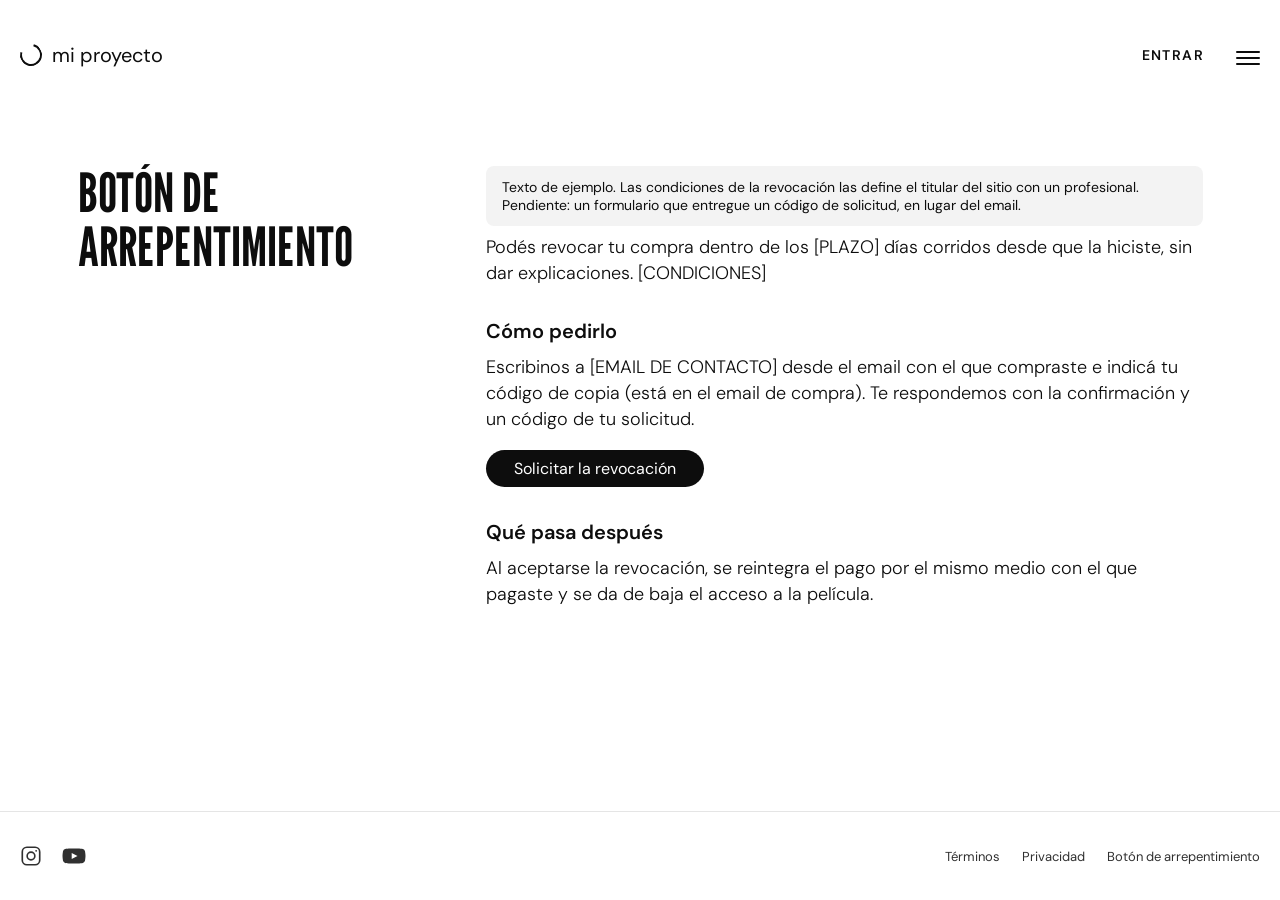
==== aws/site/arrepentimiento.html @ 1280f7a7 "Landing design, device removal, credential checks - Site moved onto the uramielo landing design: sha" ====
<!doctype html>
<html lang="es">
<head>
    <meta charset="utf-8">
    <meta name="viewport" content="width=device-width, initial-scale=1">
    <title>Botón de arrepentimiento — Mi Proyecto</title>
    <link rel="stylesheet" href="styles.css">
</head>
<body class="page--light">
    <header class="header js-header header--surface-light">
        <div class="header__container container">
            <a href="index.html" class="header__logo js-header-logo" aria-label="Inicio">
                <span class="header__logo-mark"></span>
                <span class="header__logo-text">mi proyecto</span>
            </a>

            <div class="header__right-container">
                <nav class="header__navigation">
                    <a href="entrar.html" class="header__auth-link">Entrar</a>
                </nav>

                <button type="button" class="hamburger-menu js-hamburger-menu" aria-label="Abrir menú" aria-expanded="false">
                    <div></div><div></div><div></div>
                </button>

                <div class="header__menu-container js-header-menu-container">
                    <nav class="header__menu">
                        <a href="sobre.html">Sobre el proyecto</a>
                        <a href="faqs.html">Preguntas frecuentes</a>
                        <a href="contacto.html">Contacto</a>
                        <div class="header__menu-auth-mobile">
                            <a href="entrar.html" class="header__auth-link">Entrar</a>
                        </div>
                    </nav>
                </div>
            </div>
        </div>
    </header>

    <main class="text-page">
        <div class="text-page__main container-sm">
            <div class="about__grid">
                <div class="about__col about__col--left">
                    <h1 class="about__title">Botón de arrepentimiento</h1>
                </div>
                <div class="about__col about__col--right">
                    <p class="text-page__note">Texto de ejemplo. Las condiciones de la revocación las define el titular del sitio con un profesional. Pendiente: un formulario que entregue un código de solicitud, en lugar del email.</p>
                    <p class="about__text">Podés revocar tu compra dentro de los [PLAZO] días corridos desde que la hiciste, sin dar explicaciones. [CONDICIONES]</p>
                    <h2 class="text-page__heading">Cómo pedirlo</h2>
                    <p class="about__text">Escribinos a [EMAIL DE CONTACTO] desde el email con el que compraste e indicá tu código de copia (está en el email de compra). Te respondemos con la confirmación y un código de tu solicitud.</p>
                    <a href="mailto:[EMAIL DE CONTACTO]?subject=Bot%C3%B3n%20de%20arrepentimiento" class="button button--black text-page__button">Solicitar la revocación</a>
                    <h2 class="text-page__heading">Qué pasa después</h2>
                    <p class="about__text">Al aceptarse la revocación, se reintegra el pago por el mismo medio con el que pagaste y se da de baja el acceso a la película.</p>
                </div>
            </div>
        </div>
    </main>

    <footer class="footer footer--static">
        <div class="footer__container container">
            <div class="footer__social-container">
                <a href="https://instagram.com/" target="_blank" rel="noopener" aria-label="Instagram">
                    <svg width="22" height="22" viewBox="0 0 24 24" fill="none" stroke="currentColor" stroke-width="1.8"><rect x="2.5" y="2.5" width="19" height="19" rx="5"/><circle cx="12" cy="12" r="4.2"/><circle cx="17.6" cy="6.4" r="1" fill="currentColor" stroke="none"/></svg>
                </a>
                <a href="https://youtube.com/" target="_blank" rel="noopener" aria-label="YouTube">
                    <svg width="24" height="24" viewBox="0 0 24 24" fill="currentColor"><path d="M23 7.2a3 3 0 0 0-2.1-2.1C19 4.6 12 4.6 12 4.6s-7 0-8.9.5A3 3 0 0 0 1 7.2 31 31 0 0 0 .5 12 31 31 0 0 0 1 16.8a3 3 0 0 0 2.1 2.1c1.9.5 8.9.5 8.9.5s7 0 8.9-.5a3 3 0 0 0 2.1-2.1 31 31 0 0 0 .5-4.8 31 31 0 0 0-.5-4.8zM9.7 15.1V8.9l5.8 3.1-5.8 3.1z"/></svg>
                </a>
            </div>
            <nav class="footer__legal" aria-label="Legales">
                <a href="terminos.html">Términos</a>
                <a href="privacidad.html">Privacidad</a>
                <a href="arrepentimiento.html">Botón de arrepentimiento</a>
            </nav>
        </div>
    </footer>

    <script src="main.js"></script>
</body>
</html>
---- aws/site/styles.css ----
@font-face { font-family: "DM Sans"; font-style: normal; font-weight: 100 1000; font-display: swap; src: url(fonts/dm-sans-latin.woff2) format("woff2"); }
@font-face { font-family: "League Gothic"; font-style: normal; font-weight: 400; font-display: swap; src: url(fonts/league-gothic-latin.woff2) format("woff2"); }
@font-face { font-family: "Montserrat"; font-style: normal; font-weight: 100 900; font-display: swap; src: url(fonts/montserrat-latin.woff2) format("woff2"); }

:root {
    --font-league: "League Gothic", sans-serif;
    --font-dmsans: "DM Sans", sans-serif;
    --font-montserrat: "Montserrat", sans-serif;
    --color-text-black: #0d0d0d;
    --color-text-white: #fff;
}

*, *::before, *::after { box-sizing: border-box; margin: 0; padding: 0; }
html, body { background: #000; color: #fff; font-family: var(--font-montserrat); }
a { color: inherit; text-decoration: none; }
button { font: inherit; border: none; background: none; color: inherit; cursor: pointer; }
input { font: inherit; border: 1px solid #ddd; border-radius: 6px; }
[hidden] { display: none !important; }

.container { width: 100%; max-width: 1440px; margin: 0 auto; }
.container-sm { width: 100%; max-width: 1165px; margin: 0 auto; padding: 0 20px; }
body { display: flex; flex-direction: column; min-height: 100vh; min-height: 100dvh; }
body > main { flex: 1 0 auto; }
body.page--light { background: #fff; color: var(--color-text-black); }
body.page--dark { background: #101010; }

/* Buttons */
.button { display: block; width: max-content; font-size: 16px; font-family: var(--font-dmsans); color: #000; border-radius: 100px; padding: 8px 28px; transition: background-color .2s linear; }
.button--white { background: #fff; }
.button--white:hover { background: #ddd; }
.button--black { color: #fff; background: #0d0d0d; }
.button--black:hover { background: #272727; }
.button--outline { color: #fff; border: 1px solid #ffffff80; padding: 6px 22px; }
.button--outline:hover { border-color: #fff; }
.button:disabled { opacity: .5; cursor: default; }

/* Header */
.header { position: fixed; z-index: 15; top: 0; left: 0; width: 100%; transition: background-color .2s ease, box-shadow .2s ease; }
.header.is-scrolled { background: #111; box-shadow: 0 4px 18px #00000040; }
.header__container { display: flex; justify-content: space-between; align-items: center; padding: 42px 20px; transition: padding .2s ease; }
.header.is-scrolled .header__container { padding: 14px 20px; }

.header__logo { position: relative; z-index: 500; display: flex; align-items: center; gap: 10px; font-family: var(--font-dmsans); font-size: 20px; transition: color .3s linear; }
.header__logo-mark { width: 22px; height: 22px; border: 2px solid currentColor; border-radius: 50%; border-top-color: transparent; transform: rotate(-30deg); }
.header__logo.is-open { color: #000; }

.header__right-container { display: flex; align-items: center; gap: 32px; }

.header__navigation { display: flex; gap: 32px; }
.header__auth-link { font: 600 14px var(--font-dmsans); letter-spacing: .1em; text-transform: uppercase; }

/* Light header variant (white pages) */
.header--surface-light { color: var(--color-text-black); }
.header--surface-light.is-scrolled { background: #fff; box-shadow: 0 4px 18px #0000001f; }
.header--surface-light .hamburger-menu div { background: var(--color-text-black); }

/* Hamburger */
.hamburger-menu { position: relative; z-index: 500; width: 24px; height: 16px; }
.hamburger-menu div { background: #fff; width: 100%; height: 2px; margin: 4px auto; border-radius: 10px; transition: .3s cubic-bezier(.28,.55,.385,1.65); }
.hamburger-menu.toggled div { background: #000; }
.hamburger-menu.toggled div:first-child { transform: translateY(.375rem) rotate(45deg); }
.hamburger-menu.toggled div:nth-child(2) { opacity: 0; }
.hamburger-menu.toggled div:last-child { transform: translateY(-.375rem) rotate(-45deg); }

/* Full-screen menu */
.header__menu-container { position: fixed; inset: 0; display: flex; align-items: center; justify-content: center; background: #eaeaea; opacity: 0; visibility: hidden; pointer-events: none; transition: opacity 1s ease, visibility 1s ease; }
.header__menu-container.is-open { opacity: 1; visibility: visible; pointer-events: auto; }
.header__menu { display: flex; flex-wrap: wrap; justify-content: center; }
.header__menu > a,
.header__menu-auth-mobile a { display: block; width: 100%; margin-bottom: 28px; font: 400 64px var(--font-league); color: #000; text-transform: uppercase; text-align: center; opacity: 0; transform: translateY(-50px); filter: blur(10px); transition: opacity .8s ease, transform .8s ease, filter .8s ease; }
.header__menu > a:hover { color: #555; }
.header__menu > a.is-active { color: #8a8a8a; }
.header__menu-container.is-open .header__menu > a,
.header__menu-container.is-open .header__menu-auth-mobile a { opacity: 1; transform: none; filter: none; }
.header__menu-container.is-open .header__menu > a:nth-of-type(1) { transition-delay: .1s; }
.header__menu-container.is-open .header__menu > a:nth-of-type(2) { transition-delay: .2s; }
.header__menu-container.is-open .header__menu > a:nth-of-type(3) { transition-delay: .3s; }
.header__menu-container.is-open .header__menu-auth-mobile a { transition-delay: .4s; }
.header__menu-auth-mobile { display: none; width: 100%; border-top: 1px solid #d4d4d4; padding-top: 38px; margin-top: 30px; }
.header__menu-auth-mobile a { font: 600 20px var(--font-dmsans); }

/* Hero */
.homepage { position: relative; width: 100%; height: 100vh; height: 100dvh; display: grid; place-content: center; padding-top: 64px; background: #000; overflow: hidden; }
.homepage__background-image { position: absolute; inset: 0; }
.homepage__background-image img,
.homepage__background-placeholder { width: 100%; height: 100%; object-fit: cover; }
.homepage__background-placeholder {
    background:
        radial-gradient(ellipse at 30% 40%, #5a3a2a 0%, transparent 55%),
        radial-gradient(ellipse at 75% 70%, #1f3a4a 0%, transparent 60%),
        linear-gradient(180deg, #111 0%, #000 100%);
    animation: drift 18s ease-in-out infinite alternate;
}
.homepage__background-image::after { content: ""; position: absolute; inset: 0; background: linear-gradient(180deg, #0006 0%, #0000 40%, #0008 100%); }
@keyframes drift { to { transform: scale(1.12) translate(-2%, 1%); } }

.homepage__container { position: relative; z-index: 1; transform: translateY(-32px); padding: 0 20px; }
.homepage__title { font: 400 clamp(64px, 14vw, 180px)/0.9 var(--font-league); text-transform: uppercase; text-align: center; letter-spacing: .01em; animation: fadeUp 1.2s ease both; }
.homepage__subtitle { margin-top: 80px; font-size: 17px; font-weight: 500; letter-spacing: .05em; text-transform: uppercase; text-align: center; animation: fadeUp 1.2s .3s ease both; }
.homepage__subtitle span { font-size: 18px; font-weight: 700; }
.homepage__ctas { display: flex; flex-direction: column; align-items: center; gap: 22px; margin-top: 50px; animation: fadeUp 1.2s .5s ease both; }
.homepage__cta { margin: 0 auto; font-size: 20px; font-weight: 600; color: var(--color-text-black); }
.homepage__cta-secondary { font: 500 15px var(--font-dmsans); letter-spacing: .05em; text-decoration: underline; text-underline-offset: 4px; opacity: .85; }
.homepage__cta-secondary:hover { opacity: 1; }
@keyframes fadeUp { from { opacity: 0; transform: translateY(20px); filter: blur(6px); } }

/* Footer */
.footer { position: absolute; bottom: 0; left: 0; width: 100%; padding-bottom: 24px; z-index: 10; }
.footer__container { display: flex; align-items: center; justify-content: space-between; padding: 0 20px; }
.footer__social-container { display: flex; align-items: center; gap: 20px; }
.footer__social-container a { display: flex; opacity: .85; transition: opacity .2s; }
.footer__social-container a:hover { opacity: 1; }
.footer__legal { display: flex; flex-wrap: wrap; gap: 8px 22px; font: 400 13px var(--font-dmsans); }
.footer__legal a { opacity: .85; }
.footer__legal a:hover { opacity: 1; text-decoration: underline; }
.footer--static { position: static; padding: 32px 0; border-top: 1px solid #ffffff1f; }
.page--light .footer--static { border-top-color: #0000001a; }

/* Video placeholder */
.video-placeholder { position: relative; aspect-ratio: 16 / 9; width: 100%; display: flex; flex-direction: column; align-items: center; justify-content: center; gap: 18px; background: radial-gradient(ellipse at 30% 30%, #3a2a22, transparent 60%), radial-gradient(ellipse at 80% 80%, #1c2f3b, transparent 60%), #111; color: #fff; overflow: hidden; }
.video-placeholder iframe { position: absolute; inset: 0; width: 100%; height: 100%; border: 0; }
.video-placeholder__play { width: 72px; height: 72px; border-radius: 50%; border: 2px solid #fff; position: relative; }
.video-placeholder__play::after { content: ""; position: absolute; top: 50%; left: 54%; transform: translate(-50%, -50%); border-style: solid; border-width: 12px 0 12px 20px; border-color: transparent transparent transparent #fff; }
.video-placeholder__label { font: 500 13px var(--font-dmsans); letter-spacing: .1em; text-transform: uppercase; opacity: .8; }

/* About / text pages */
.about__main, .text-page__main { padding-top: 166px; padding-bottom: 130px; }
.about__grid { display: flex; gap: 202px; align-items: start; }
.about__col--left { width: 100%; max-width: 206px; position: sticky; top: 120px; }
.about__col--right { width: 100%; }
.about__title { font: 400 54px/1 var(--font-league); text-transform: uppercase; }
.about__video-container { margin-bottom: 42px; }
.about__text, .about__highlight { font: 300 18px/26px var(--font-dmsans); margin-bottom: 18px; }
.about__highlight { font-size: 30px; line-height: 38px; margin: 24px 0; }

/* Contact page */
.contact { position: relative; min-height: 100vh; min-height: 100dvh; padding: 166px 0 46px; background: #101010; overflow: hidden; }
.contact__top-container { display: flex; justify-content: space-between; }
.contact__label { font: 700 16px var(--font-dmsans); color: #6f6f6f; margin-bottom: 14px; }
.contact__value { display: block; font: 300 16px/1.6 var(--font-dmsans); color: #fff; }
a.contact__value:hover { text-decoration: underline; }
.contact__brand { position: absolute; left: 50%; bottom: 20px; transform: translateX(-50%); width: 100%; max-width: 1165px; padding: 0 20px; font: 400 min(25vw, 280px)/0.85 var(--font-league); text-transform: uppercase; text-align: center; white-space: nowrap; color: #fff; }

/* FAQs */
.faqs__item { border-bottom: 1px solid #d4d4d4; }
.faqs__item:first-child { border-top: 1px solid #d4d4d4; }
.faqs__question { display: flex; justify-content: space-between; align-items: center; gap: 20px; padding: 22px 0; font: 500 20px/1.3 var(--font-dmsans); cursor: pointer; list-style: none; }
.faqs__question::-webkit-details-marker { display: none; }
.faqs__question::after { content: "+"; font-size: 28px; font-weight: 300; transition: transform .25s ease; }
.faqs__item[open] .faqs__question::after { transform: rotate(45deg); }
.faqs__answer { font: 300 18px/26px var(--font-dmsans); padding: 0 40px 24px 0; }
.faqs__more { font: 300 14px var(--font-dmsans); margin-top: 35px; }
.faqs__more a { font-weight: 600; text-decoration: underline; }

/* Legal / plain text page */
.text-page__heading { font: 600 20px var(--font-dmsans); margin: 32px 0 10px; }
.text-page__note { font: 400 14px var(--font-dmsans); background: #f3f3f3; padding: 12px 16px; border-radius: 8px; margin-bottom: 8px; }

.text-page__button { margin: 8px 0 18px; }
.about__text a, .faqs__answer a { text-decoration: underline; text-underline-offset: 2px; }

/* App pages: comprar, entrar, gracias, ver */
.app-page { min-height: 100vh; min-height: 100dvh; padding: 166px 20px 100px; }
.app-page__main { max-width: 560px; margin: 0 auto; font-family: var(--font-dmsans); }
.app-page__main--wide { max-width: 960px; }
.app-page__title { font: 400 54px/1 var(--font-league); text-transform: uppercase; margin-bottom: 24px; }
.app-page__price { font: 600 22px var(--font-dmsans); margin: -8px 0 18px; }
.app-page__lead { font: 300 18px/26px var(--font-dmsans); color: #d0d0d0; margin-bottom: 28px; }
.app-page__small { font: 300 14px var(--font-dmsans); color: #a6a6a6; margin-top: 28px; }
.app-page a:not(.button) { text-decoration: underline; text-underline-offset: 2px; }
.app-page__toolbar { display: flex; justify-content: space-between; align-items: flex-start; gap: 16px; }
.app-page__play { margin-bottom: 20px; }
.app-page video { display: block; width: 100%; background: #000; border-radius: 6px; }
.app-form input { width: 100%; padding: 12px 15px; margin-bottom: 18px; background: #1a1a1a; border-color: #333; color: #fff; }
.app-status { margin-top: 18px; font: 13px/1.5 "SFMono-Regular", Consolas, monospace; color: #8a9a9a; white-space: pre-wrap; }
.app-status:empty { display: none; }
.app-details { margin-top: 18px; font-size: 13px; color: #8a9a9a; }
.trace-code { font: 400 44px/1 var(--font-league); letter-spacing: .08em; margin-bottom: 24px; }
.trace-code:empty { display: none; }
.notice { margin-bottom: 18px; padding: 12px 16px; border-radius: 8px; font: 400 15px/1.5 var(--font-dmsans); }
.notice:empty { display: none; }
.notice.warn { background: #3a3320; color: #eecc99; }
.notice.error { background: #3a2020; color: #ee99aa; }
.device-list { font: 400 15px/1.5 var(--font-dmsans); }
.device-list:empty { display: none; }
.device-list ul { list-style: none; margin: 12px 0 20px; }
.device-list li { display: flex; justify-content: space-between; align-items: center; gap: 16px; padding: 12px 0; border-bottom: 1px solid #ffffff1f; }
.device-list li:first-child { border-top: 1px solid #ffffff1f; }

/* Responsive */
@media (max-width: 992px) {
    .header__navigation { display: none; }
    .header__menu-auth-mobile { display: block; }
    .about__main, .text-page__main { padding-top: 132px; padding-bottom: 80px; }
    .about__grid { flex-wrap: wrap; gap: 22px; }
    .about__col--left { position: static; max-width: none; }
    .contact__top-container { flex-wrap: wrap; gap: 45px; }
    .contact__column { width: 100%; }
}
@media (max-width: 767px) {
    .header__container { padding: 28px 16px; }
    .header__menu > a { font-size: 48px; }
    .homepage__container { transform: translateY(-50px); padding: 0 16px; }
    .homepage__subtitle { font-size: 16px; max-width: 220px; margin: 60px auto 0; }
    .homepage__ctas { margin-top: 100px; }
    .homepage__cta { width: 100%; text-align: center; }
    .footer__container { flex-wrap: wrap; gap: 14px; }
    .app-page { padding: 132px 16px 80px; }
    .app-page__title { font-size: 42px; }
    .footer { padding: 0 16px 20px; }
    .footer__container { padding: 0; }
    .container-sm { padding-left: 16px; padding-right: 16px; }
    .about__highlight { font-size: 24px; line-height: 32px; }
    .contact { padding: 132px 0 calc(25vw + 60px); }
    .contact__brand { padding: 0 16px; }
    .faqs__question { font-size: 18px; }
}
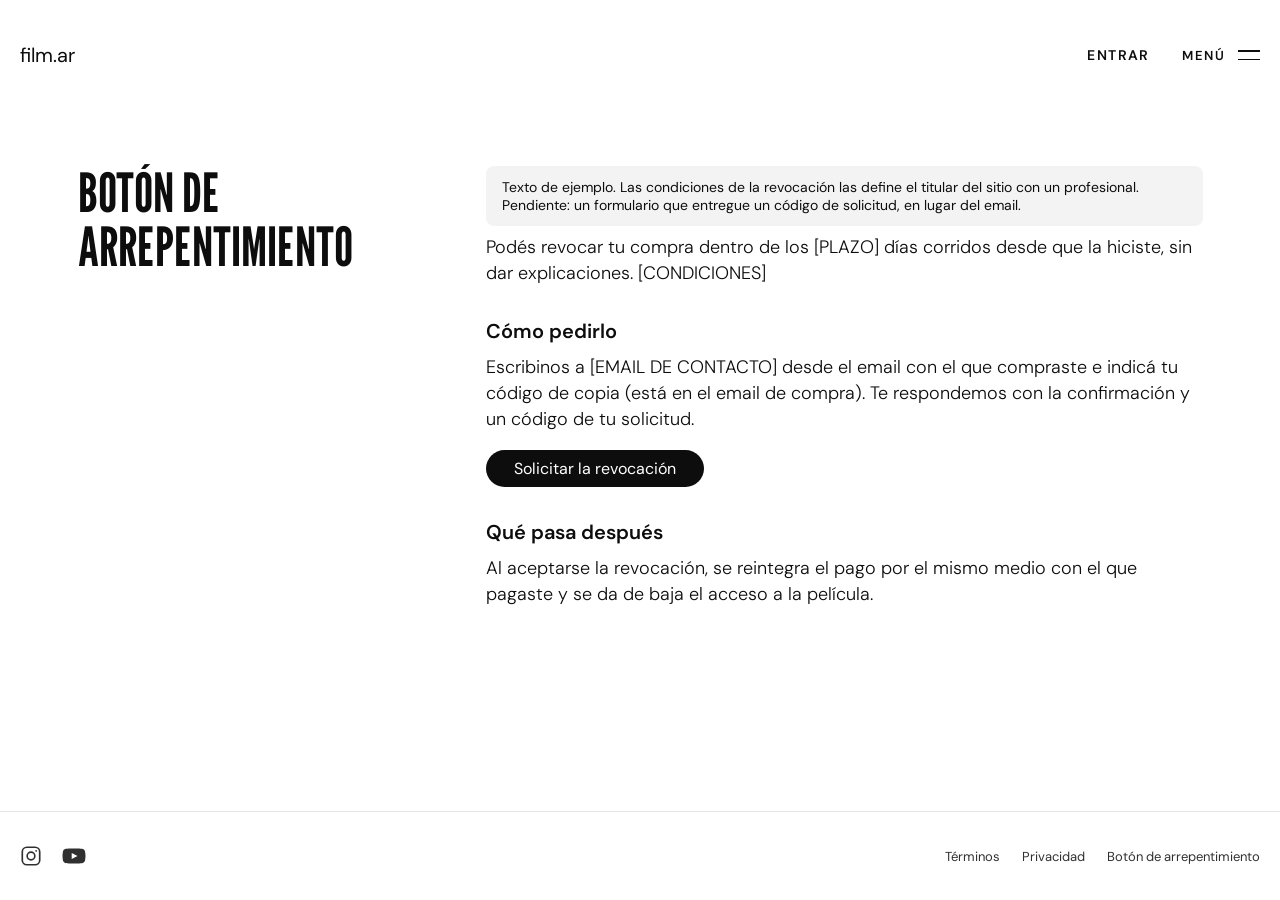
==== commit 67adcf18: "film.ar branding, new design, release on pause, subtitles, domain step 1 - Site: title 'El florecer " ====
--- a/aws/site/arrepentimiento.html
+++ b/aws/site/arrepentimiento.html
@@ -3,15 +3,14 @@
 <head>
     <meta charset="utf-8">
     <meta name="viewport" content="width=device-width, initial-scale=1">
-    <title>Botón de arrepentimiento — Mi Proyecto</title>
+    <title>Botón de arrepentimiento — film.ar</title>
     <link rel="stylesheet" href="styles.css">
 </head>
 <body class="page--light">
     <header class="header js-header header--surface-light">
         <div class="header__container container">
             <a href="index.html" class="header__logo js-header-logo" aria-label="Inicio">
-                <span class="header__logo-mark"></span>
-                <span class="header__logo-text">mi proyecto</span>
+                <span class="header__logo-text">film.ar</span>
             </a>
 
             <div class="header__right-container">
--- a/aws/site/styles.css
+++ b/aws/site/styles.css
@@ -41,8 +41,8 @@
 .header.is-scrolled .header__container { padding: 14px 20px; }
 
 .header__logo { position: relative; z-index: 500; display: flex; align-items: center; gap: 10px; font-family: var(--font-dmsans); font-size: 20px; transition: color .3s linear; }
-.header__logo-mark { width: 22px; height: 22px; border: 2px solid currentColor; border-radius: 50%; border-top-color: transparent; transform: rotate(-30deg); }
-.header__logo.is-open { color: #000; }
+.header__logo.is-open { color: #fff; }
+@media (max-width: 767px) { .header__logo.is-open { color: #000; } }
 
 .header__right-container { display: flex; align-items: center; gap: 32px; }
 
@@ -52,54 +52,47 @@
 /* Light header variant (white pages) */
 .header--surface-light { color: var(--color-text-black); }
 .header--surface-light.is-scrolled { background: #fff; box-shadow: 0 4px 18px #0000001f; }
-.header--surface-light .hamburger-menu div { background: var(--color-text-black); }
-
-/* Hamburger */
-.hamburger-menu { position: relative; z-index: 500; width: 24px; height: 16px; }
-.hamburger-menu div { background: #fff; width: 100%; height: 2px; margin: 4px auto; border-radius: 10px; transition: .3s cubic-bezier(.28,.55,.385,1.65); }
-.hamburger-menu.toggled div { background: #000; }
-.hamburger-menu.toggled div:first-child { transform: translateY(.375rem) rotate(45deg); }
-.hamburger-menu.toggled div:nth-child(2) { opacity: 0; }
-.hamburger-menu.toggled div:last-child { transform: translateY(-.375rem) rotate(-45deg); }
-
-/* Full-screen menu */
-.header__menu-container { position: fixed; inset: 0; display: flex; align-items: center; justify-content: center; background: #eaeaea; opacity: 0; visibility: hidden; pointer-events: none; transition: opacity 1s ease, visibility 1s ease; }
-.header__menu-container.is-open { opacity: 1; visibility: visible; pointer-events: auto; }
-.header__menu { display: flex; flex-wrap: wrap; justify-content: center; }
-.header__menu > a,
-.header__menu-auth-mobile a { display: block; width: 100%; margin-bottom: 28px; font: 400 64px var(--font-league); color: #000; text-transform: uppercase; text-align: center; opacity: 0; transform: translateY(-50px); filter: blur(10px); transition: opacity .8s ease, transform .8s ease, filter .8s ease; }
-.header__menu > a:hover { color: #555; }
+
+/* Menu button */
+.hamburger-menu { position: relative; z-index: 500; display: grid; grid-template-columns: auto 22px; column-gap: 12px; align-items: center; font: 600 13px var(--font-dmsans); letter-spacing: .14em; text-transform: uppercase; transition: color .3s ease; }
+.hamburger-menu::before { content: "Menú"; grid-row: 1 / span 2; }
+.hamburger-menu.toggled { color: #000; }
+.hamburger-menu.toggled::before { content: "Cerrar"; }
+.hamburger-menu div { grid-column: 2; width: 22px; height: 1.5px; margin: 3px 0; background: currentColor; transition: transform .35s ease; }
+.hamburger-menu div:nth-child(2) { display: none; }
+.hamburger-menu.toggled div:first-child { transform: translateY(3.75px) rotate(45deg); }
+.hamburger-menu.toggled div:last-child { transform: translateY(-3.75px) rotate(-45deg); }
+
+/* Side menu */
+.header__menu-container { position: fixed; inset: 0; z-index: 400; background: #000a; backdrop-filter: blur(4px); opacity: 0; visibility: hidden; transition: opacity .4s ease, visibility .4s ease; }
+.header__menu-container.is-open { opacity: 1; visibility: visible; }
+.header__menu { position: absolute; top: 0; right: 0; display: flex; flex-direction: column; width: min(440px, 100%); height: 100%; padding: 140px 40px 40px; background: #eaeaea; transform: translateX(100%); transition: transform .5s cubic-bezier(.2, .7, .2, 1); }
+.header__menu-container.is-open .header__menu { transform: none; }
+.header__menu > a { display: flex; align-items: baseline; padding: 22px 0; border-bottom: 1px solid #0000001f; font: 500 26px var(--font-dmsans); color: #000; opacity: 0; transform: translateX(24px); transition: opacity .4s ease, transform .4s ease, color .2s; }
+.header__menu > a:first-child { border-top: 1px solid #0000001f; }
+.header__menu > a::after { content: "→"; margin-left: auto; opacity: 0; transform: translateX(-8px); transition: opacity .25s, transform .25s; }
+.header__menu > a:hover::after { opacity: 1; transform: none; }
 .header__menu > a.is-active { color: #8a8a8a; }
-.header__menu-container.is-open .header__menu > a,
-.header__menu-container.is-open .header__menu-auth-mobile a { opacity: 1; transform: none; filter: none; }
-.header__menu-container.is-open .header__menu > a:nth-of-type(1) { transition-delay: .1s; }
+.header__menu-container.is-open .header__menu > a { opacity: 1; transform: none; }
+.header__menu-container.is-open .header__menu > a:nth-of-type(1) { transition-delay: .15s; }
 .header__menu-container.is-open .header__menu > a:nth-of-type(2) { transition-delay: .2s; }
-.header__menu-container.is-open .header__menu > a:nth-of-type(3) { transition-delay: .3s; }
-.header__menu-container.is-open .header__menu-auth-mobile a { transition-delay: .4s; }
-.header__menu-auth-mobile { display: none; width: 100%; border-top: 1px solid #d4d4d4; padding-top: 38px; margin-top: 30px; }
-.header__menu-auth-mobile a { font: 600 20px var(--font-dmsans); }
+.header__menu-container.is-open .header__menu > a:nth-of-type(3) { transition-delay: .25s; }
+.header__menu-auth-mobile { display: none; margin-top: auto; }
+.header__menu-auth-mobile a { display: block; padding: 14px; border: 1px solid #0000004d; border-radius: 100px; font: 600 14px var(--font-dmsans); letter-spacing: .1em; text-transform: uppercase; text-align: center; color: #000; }
 
 /* Hero */
-.homepage { position: relative; width: 100%; height: 100vh; height: 100dvh; display: grid; place-content: center; padding-top: 64px; background: #000; overflow: hidden; }
+.homepage { position: relative; width: 100%; height: 100vh; height: 100dvh; display: flex; align-items: flex-end; padding-bottom: 120px; background: #000; overflow: hidden; }
 .homepage__background-image { position: absolute; inset: 0; }
-.homepage__background-image img,
-.homepage__background-placeholder { width: 100%; height: 100%; object-fit: cover; }
-.homepage__background-placeholder {
-    background:
-        radial-gradient(ellipse at 30% 40%, #5a3a2a 0%, transparent 55%),
-        radial-gradient(ellipse at 75% 70%, #1f3a4a 0%, transparent 60%),
-        linear-gradient(180deg, #111 0%, #000 100%);
-    animation: drift 18s ease-in-out infinite alternate;
-}
-.homepage__background-image::after { content: ""; position: absolute; inset: 0; background: linear-gradient(180deg, #0006 0%, #0000 40%, #0008 100%); }
-@keyframes drift { to { transform: scale(1.12) translate(-2%, 1%); } }
-
-.homepage__container { position: relative; z-index: 1; transform: translateY(-32px); padding: 0 20px; }
-.homepage__title { font: 400 clamp(64px, 14vw, 180px)/0.9 var(--font-league); text-transform: uppercase; text-align: center; letter-spacing: .01em; animation: fadeUp 1.2s ease both; }
-.homepage__subtitle { margin-top: 80px; font-size: 17px; font-weight: 500; letter-spacing: .05em; text-transform: uppercase; text-align: center; animation: fadeUp 1.2s .3s ease both; }
-.homepage__subtitle span { font-size: 18px; font-weight: 700; }
-.homepage__ctas { display: flex; flex-direction: column; align-items: center; gap: 22px; margin-top: 50px; animation: fadeUp 1.2s .5s ease both; }
-.homepage__cta { margin: 0 auto; font-size: 20px; font-weight: 600; color: var(--color-text-black); }
+.homepage__background-video { width: 100%; height: 100%; object-fit: cover; object-position: 47% 50%; }
+.homepage__background-image::after { content: ""; position: absolute; inset: 0; background: linear-gradient(180deg, #000a 0%, #0007 45%, #000c 100%); }
+
+.homepage__container { position: relative; z-index: 1; padding: 0 40px; }
+.homepage__title { max-width: 11ch; font: 400 clamp(60px, 10vw, 150px)/0.88 var(--font-league); text-transform: uppercase; letter-spacing: .01em; animation: fadeUp 1.2s ease both; }
+.homepage__subtitle { display: flex; align-items: center; gap: 14px; margin-top: 28px; font-size: 15px; font-weight: 500; letter-spacing: .08em; text-transform: uppercase; animation: fadeUp 1.2s .3s ease both; }
+.homepage__subtitle::before { content: ""; width: 40px; height: 1px; background: currentColor; opacity: .7; }
+.homepage__subtitle span { font-weight: 700; white-space: nowrap; }
+.homepage__ctas { display: flex; align-items: center; gap: 28px; margin-top: 40px; animation: fadeUp 1.2s .5s ease both; }
+.homepage__cta { padding: 12px 36px; font-size: 18px; font-weight: 600; color: var(--color-text-black); }
 .homepage__cta-secondary { font: 500 15px var(--font-dmsans); letter-spacing: .05em; text-decoration: underline; text-underline-offset: 4px; opacity: .85; }
 .homepage__cta-secondary:hover { opacity: 1; }
 @keyframes fadeUp { from { opacity: 0; transform: translateY(20px); filter: blur(6px); } }
@@ -171,10 +164,24 @@
 .app-page__toolbar { display: flex; justify-content: space-between; align-items: flex-start; gap: 16px; }
 .app-page__play { margin-bottom: 20px; }
 .app-page video { display: block; width: 100%; background: #000; border-radius: 6px; }
+/* Cover pages (comprar, entrar, gracias): the landing still behind the form */
+.page--cover::before { content: ""; position: fixed; inset: 0; z-index: 0; background: linear-gradient(90deg, #000f 0%, #000d 45%, #0008 100%), #000 url(media/hero.jpg) 60% 50% / cover no-repeat; }
+.page--cover > main, .page--cover > .footer { position: relative; z-index: 1; }
+.page--cover .app-page { display: flex; align-items: center; padding: 150px 40px 80px; }
+.page--cover .app-page__main { width: 100%; max-width: 480px; margin: 0 0 0 clamp(0px, 10vw, 200px); }
+.page--cover .app-page__title { font-size: clamp(56px, 7vw, 96px); line-height: .9; margin-bottom: 28px; animation: fadeUp 1s ease both; }
+.page--cover .app-page__title + * { animation: fadeUp 1s .15s ease both; }
+.page--cover .app-form input { background: #ffffff12; border-color: #ffffff2e; backdrop-filter: blur(6px); }
+.page--cover .footer--static { border-top-color: #ffffff14; }
+.pay-with { display: flex; align-items: center; gap: 10px; margin-top: 18px; font: 400 13px var(--font-dmsans); letter-spacing: .04em; color: #a6a6a6; }
+.pay-with__brand { display: inline-flex; align-items: center; gap: 7px; font-weight: 700; font-size: 15px; letter-spacing: 0; color: #fff; }
+.pay-with__brand svg { width: 26px; height: 26px; }
 .app-form input { width: 100%; padding: 12px 15px; margin-bottom: 18px; background: #1a1a1a; border-color: #333; color: #fff; }
 .app-status { margin-top: 18px; font: 13px/1.5 "SFMono-Regular", Consolas, monospace; color: #8a9a9a; white-space: pre-wrap; }
 .app-status:empty { display: none; }
 .app-details { margin-top: 18px; font-size: 13px; color: #8a9a9a; }
+.quality { display: inline-flex; align-items: center; gap: 10px; margin-top: 14px; font: 400 14px var(--font-dmsans); color: #d0d0d0; }
+.quality select { font: inherit; color: #fff; background: #1a1a1a; border: 1px solid #333; border-radius: 6px; padding: 6px 10px; }
 .trace-code { font: 400 44px/1 var(--font-league); letter-spacing: .08em; margin-bottom: 24px; }
 .trace-code:empty { display: none; }
 .notice { margin-bottom: 18px; padding: 12px 16px; border-radius: 8px; font: 400 15px/1.5 var(--font-dmsans); }
@@ -199,13 +206,19 @@
 }
 @media (max-width: 767px) {
     .header__container { padding: 28px 16px; }
-    .header__menu > a { font-size: 48px; }
-    .homepage__container { transform: translateY(-50px); padding: 0 16px; }
-    .homepage__subtitle { font-size: 16px; max-width: 220px; margin: 60px auto 0; }
-    .homepage__ctas { margin-top: 100px; }
+    .header__menu { width: 100%; padding: 120px 24px 32px; }
+    .header__menu > a { font-size: 22px; }
+    .homepage { padding-bottom: 110px; }
+    .homepage__container { width: 100%; padding: 0 16px; }
+    .homepage__subtitle { font-size: 13px; margin-top: 20px; }
+    .homepage__ctas { flex-direction: column; align-items: stretch; gap: 18px; margin-top: 32px; }
     .homepage__cta { width: 100%; text-align: center; }
+    .homepage__cta-secondary { text-align: center; }
     .footer__container { flex-wrap: wrap; gap: 14px; }
     .app-page { padding: 132px 16px 80px; }
+    .page--cover::before { background: linear-gradient(180deg, #000c 0%, #000e 55%, #000f 100%), #000 url(media/hero.jpg) 50% 30% / cover no-repeat; }
+    .page--cover .app-page { padding: 132px 16px 80px; align-items: flex-start; }
+    .page--cover .app-page__main { margin: 0; }
     .app-page__title { font-size: 42px; }
     .footer { padding: 0 16px 20px; }
     .footer__container { padding: 0; }
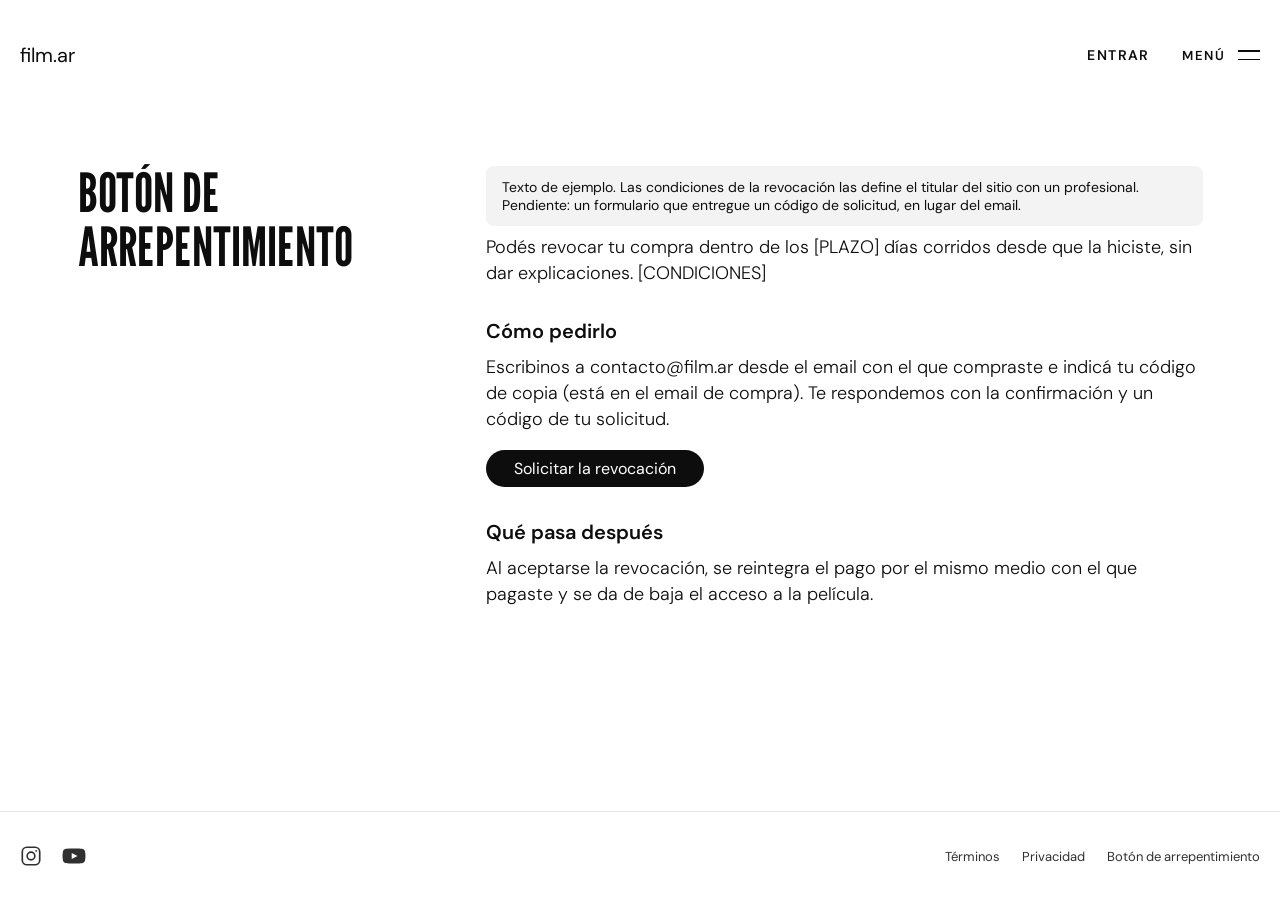
==== commit f50c8898: "Serve the client site on film.ar; contacto@film.ar via ImprovMX - settings: serve_on_domain for clie" ====
--- a/aws/site/arrepentimiento.html
+++ b/aws/site/arrepentimiento.html
@@ -46,8 +46,8 @@
                     <p class="text-page__note">Texto de ejemplo. Las condiciones de la revocación las define el titular del sitio con un profesional. Pendiente: un formulario que entregue un código de solicitud, en lugar del email.</p>
                     <p class="about__text">Podés revocar tu compra dentro de los [PLAZO] días corridos desde que la hiciste, sin dar explicaciones. [CONDICIONES]</p>
                     <h2 class="text-page__heading">Cómo pedirlo</h2>
-                    <p class="about__text">Escribinos a [EMAIL DE CONTACTO] desde el email con el que compraste e indicá tu código de copia (está en el email de compra). Te respondemos con la confirmación y un código de tu solicitud.</p>
-                    <a href="mailto:[EMAIL DE CONTACTO]?subject=Bot%C3%B3n%20de%20arrepentimiento" class="button button--black text-page__button">Solicitar la revocación</a>
+                    <p class="about__text">Escribinos a contacto@film.ar desde el email con el que compraste e indicá tu código de copia (está en el email de compra). Te respondemos con la confirmación y un código de tu solicitud.</p>
+                    <a href="mailto:contacto@film.ar?subject=Bot%C3%B3n%20de%20arrepentimiento" class="button button--black text-page__button">Solicitar la revocación</a>
                     <h2 class="text-page__heading">Qué pasa después</h2>
                     <p class="about__text">Al aceptarse la revocación, se reintegra el pago por el mismo medio con el que pagaste y se da de baja el acceso a la película.</p>
                 </div>
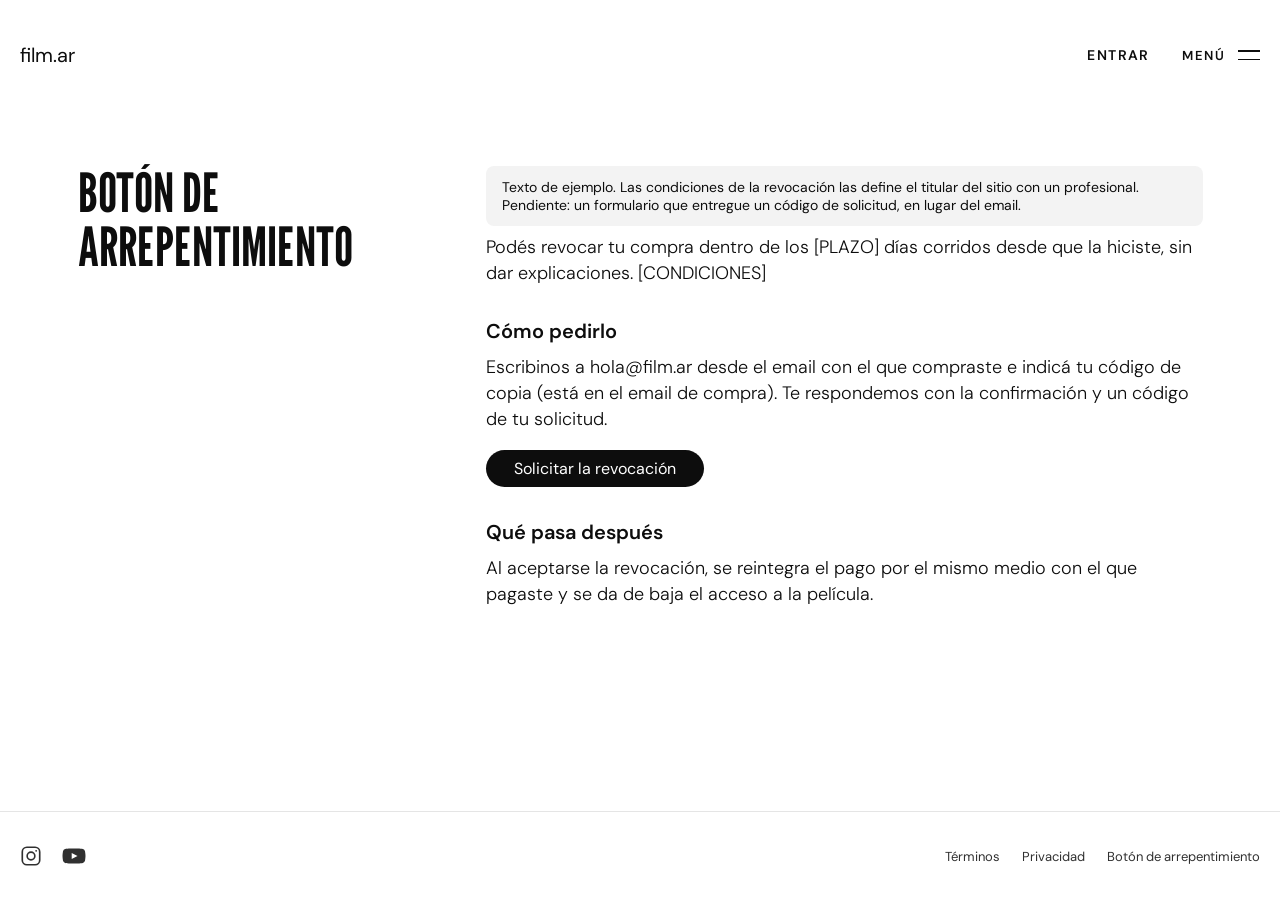
==== commit 0e74c599: "Contact email is hola@film.ar The ImprovMX alias was set up as hola@, so the contact and legal pages" ====
--- a/aws/site/arrepentimiento.html
+++ b/aws/site/arrepentimiento.html
@@ -46,8 +46,8 @@
                     <p class="text-page__note">Texto de ejemplo. Las condiciones de la revocación las define el titular del sitio con un profesional. Pendiente: un formulario que entregue un código de solicitud, en lugar del email.</p>
                     <p class="about__text">Podés revocar tu compra dentro de los [PLAZO] días corridos desde que la hiciste, sin dar explicaciones. [CONDICIONES]</p>
                     <h2 class="text-page__heading">Cómo pedirlo</h2>
-                    <p class="about__text">Escribinos a contacto@film.ar desde el email con el que compraste e indicá tu código de copia (está en el email de compra). Te respondemos con la confirmación y un código de tu solicitud.</p>
-                    <a href="mailto:contacto@film.ar?subject=Bot%C3%B3n%20de%20arrepentimiento" class="button button--black text-page__button">Solicitar la revocación</a>
+                    <p class="about__text">Escribinos a hola@film.ar desde el email con el que compraste e indicá tu código de copia (está en el email de compra). Te respondemos con la confirmación y un código de tu solicitud.</p>
+                    <a href="mailto:hola@film.ar?subject=Bot%C3%B3n%20de%20arrepentimiento" class="button button--black text-page__button">Solicitar la revocación</a>
                     <h2 class="text-page__heading">Qué pasa después</h2>
                     <p class="about__text">Al aceptarse la revocación, se reintegra el pago por el mismo medio con el que pagaste y se da de baja el acceso a la película.</p>
                 </div>
--- a/aws/site/styles.css
+++ b/aws/site/styles.css
@@ -186,6 +186,9 @@
 .trace-code:empty { display: none; }
 .notice { margin-bottom: 18px; padding: 12px 16px; border-radius: 8px; font: 400 15px/1.5 var(--font-dmsans); }
 .notice:empty { display: none; }
+.notice.info { background: #ffffff14; color: #e6e6e6; }
+.pay-with + .notice { margin-top: 20px; }
+.notice.info a { color: #fff; }
 .notice.warn { background: #3a3320; color: #eecc99; }
 .notice.error { background: #3a2020; color: #ee99aa; }
 .device-list { font: 400 15px/1.5 var(--font-dmsans); }
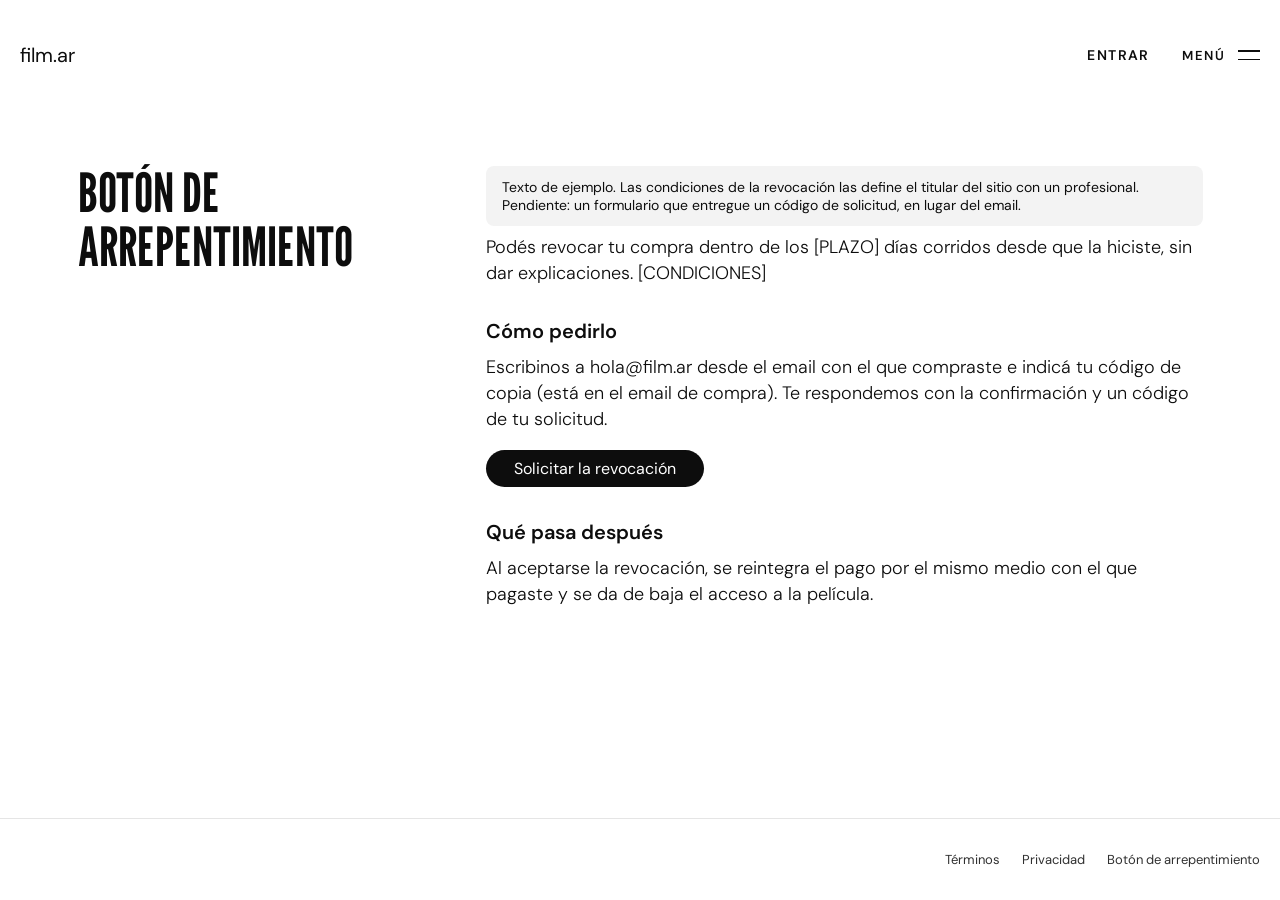
==== commit 861a101c: "Client feedback on the site; confirm the buyer's email before paying - Landing: title no longer over" ====
--- a/aws/site/arrepentimiento.html
+++ b/aws/site/arrepentimiento.html
@@ -57,14 +57,6 @@
 
     <footer class="footer footer--static">
         <div class="footer__container container">
-            <div class="footer__social-container">
-                <a href="https://instagram.com/" target="_blank" rel="noopener" aria-label="Instagram">
-                    <svg width="22" height="22" viewBox="0 0 24 24" fill="none" stroke="currentColor" stroke-width="1.8"><rect x="2.5" y="2.5" width="19" height="19" rx="5"/><circle cx="12" cy="12" r="4.2"/><circle cx="17.6" cy="6.4" r="1" fill="currentColor" stroke="none"/></svg>
-                </a>
-                <a href="https://youtube.com/" target="_blank" rel="noopener" aria-label="YouTube">
-                    <svg width="24" height="24" viewBox="0 0 24 24" fill="currentColor"><path d="M23 7.2a3 3 0 0 0-2.1-2.1C19 4.6 12 4.6 12 4.6s-7 0-8.9.5A3 3 0 0 0 1 7.2 31 31 0 0 0 .5 12 31 31 0 0 0 1 16.8a3 3 0 0 0 2.1 2.1c1.9.5 8.9.5 8.9.5s7 0 8.9-.5a3 3 0 0 0 2.1-2.1 31 31 0 0 0 .5-4.8 31 31 0 0 0-.5-4.8zM9.7 15.1V8.9l5.8 3.1-5.8 3.1z"/></svg>
-                </a>
-            </div>
             <nav class="footer__legal" aria-label="Legales">
                 <a href="terminos.html">Términos</a>
                 <a href="privacidad.html">Privacidad</a>
--- a/aws/site/styles.css
+++ b/aws/site/styles.css
@@ -81,17 +81,18 @@
 .header__menu-auth-mobile a { display: block; padding: 14px; border: 1px solid #0000004d; border-radius: 100px; font: 600 14px var(--font-dmsans); letter-spacing: .1em; text-transform: uppercase; text-align: center; color: #000; }
 
 /* Hero */
-.homepage { position: relative; width: 100%; height: 100vh; height: 100dvh; display: flex; align-items: flex-end; padding-bottom: 120px; background: #000; overflow: hidden; }
+.homepage { position: relative; width: 100%; min-height: 100vh; min-height: 100dvh; display: flex; align-items: flex-end; padding: 140px 0 120px; background: #000; overflow: hidden; }
 .homepage__background-image { position: absolute; inset: 0; }
 .homepage__background-video { width: 100%; height: 100%; object-fit: cover; object-position: 47% 50%; }
 .homepage__background-image::after { content: ""; position: absolute; inset: 0; background: linear-gradient(180deg, #000a 0%, #0007 45%, #000c 100%); }
 
 .homepage__container { position: relative; z-index: 1; padding: 0 40px; }
-.homepage__title { max-width: 11ch; font: 400 clamp(60px, 10vw, 150px)/0.88 var(--font-league); text-transform: uppercase; letter-spacing: .01em; animation: fadeUp 1.2s ease both; }
-.homepage__subtitle { display: flex; align-items: center; gap: 14px; margin-top: 28px; font-size: 15px; font-weight: 500; letter-spacing: .08em; text-transform: uppercase; animation: fadeUp 1.2s .3s ease both; }
-.homepage__subtitle::before { content: ""; width: 40px; height: 1px; background: currentColor; opacity: .7; }
-.homepage__subtitle span { font-weight: 700; white-space: nowrap; }
-.homepage__ctas { display: flex; align-items: center; gap: 28px; margin-top: 40px; animation: fadeUp 1.2s .5s ease both; }
+.homepage__title { max-width: 11ch; font: 400 clamp(52px, min(10vw, 16vh), 150px)/0.88 var(--font-league); text-transform: uppercase; letter-spacing: .01em; animation: fadeUp 1.2s ease both; }
+.homepage__subtitle { display: flex; align-items: center; margin-top: 28px; font-size: 15px; font-weight: 500; letter-spacing: .08em; text-transform: uppercase; animation: fadeUp 1.2s .3s ease both; }
+.homepage__subtitle::before { content: ""; width: 40px; height: 1px; margin-right: 14px; background: currentColor; opacity: .7; }
+.homepage__subtitle span { margin-left: .4em; font-weight: 700; white-space: nowrap; }
+.homepage__tagline { max-width: 520px; margin-top: 20px; font: 400 17px/1.5 var(--font-dmsans); opacity: .85; animation: fadeUp 1.2s .4s ease both; }
+.homepage__ctas { display: flex; align-items: center; gap: 28px; margin-top: 36px; animation: fadeUp 1.2s .5s ease both; }
 .homepage__cta { padding: 12px 36px; font-size: 18px; font-weight: 600; color: var(--color-text-black); }
 .homepage__cta-secondary { font: 500 15px var(--font-dmsans); letter-spacing: .05em; text-decoration: underline; text-underline-offset: 4px; opacity: .85; }
 .homepage__cta-secondary:hover { opacity: 1; }
@@ -103,7 +104,7 @@
 .footer__social-container { display: flex; align-items: center; gap: 20px; }
 .footer__social-container a { display: flex; opacity: .85; transition: opacity .2s; }
 .footer__social-container a:hover { opacity: 1; }
-.footer__legal { display: flex; flex-wrap: wrap; gap: 8px 22px; font: 400 13px var(--font-dmsans); }
+.footer__legal { margin-left: auto; display: flex; flex-wrap: wrap; gap: 8px 22px; font: 400 13px var(--font-dmsans); }
 .footer__legal a { opacity: .85; }
 .footer__legal a:hover { opacity: 1; text-decoration: underline; }
 .footer--static { position: static; padding: 32px 0; border-top: 1px solid #ffffff1f; }
@@ -127,16 +128,15 @@
 .about__highlight { font-size: 30px; line-height: 38px; margin: 24px 0; }
 
 /* Contact page */
-.contact { position: relative; min-height: 100vh; min-height: 100dvh; padding: 166px 0 46px; background: #101010; overflow: hidden; }
-.contact__top-container { display: flex; justify-content: space-between; }
-.contact__label { font: 700 16px var(--font-dmsans); color: #6f6f6f; margin-bottom: 14px; }
-.contact__value { display: block; font: 300 16px/1.6 var(--font-dmsans); color: #fff; }
-a.contact__value:hover { text-decoration: underline; }
-.contact__brand { position: absolute; left: 50%; bottom: 20px; transform: translateX(-50%); width: 100%; max-width: 1165px; padding: 0 20px; font: 400 min(25vw, 280px)/0.85 var(--font-league); text-transform: uppercase; text-align: center; white-space: nowrap; color: #fff; }
+.contact { display: flex; align-items: center; justify-content: center; min-height: 100vh; min-height: 100dvh; padding: 140px 20px 80px; background: #101010; text-align: center; }
+.contact__label { margin-bottom: 18px; font: 600 13px var(--font-dmsans); letter-spacing: .14em; text-transform: uppercase; color: #8a8a8a; }
+.contact__email { font: 400 clamp(36px, 6vw, 72px)/1.1 var(--font-league); letter-spacing: .02em; color: #fff; border-bottom: 1px solid #ffffff40; transition: border-color .2s; }
+.contact__email:hover { border-color: #fff; }
 
 /* FAQs */
 .faqs__item { border-bottom: 1px solid #d4d4d4; }
 .faqs__item:first-child { border-top: 1px solid #d4d4d4; }
+.page--dark .faqs__item { border-color: #ffffff26; }
 .faqs__question { display: flex; justify-content: space-between; align-items: center; gap: 20px; padding: 22px 0; font: 500 20px/1.3 var(--font-dmsans); cursor: pointer; list-style: none; }
 .faqs__question::-webkit-details-marker { display: none; }
 .faqs__question::after { content: "+"; font-size: 28px; font-weight: 300; transition: transform .25s ease; }
@@ -177,9 +177,6 @@
 .pay-with__brand { display: inline-flex; align-items: center; gap: 7px; font-weight: 700; font-size: 15px; letter-spacing: 0; color: #fff; }
 .pay-with__brand svg { width: 26px; height: 26px; }
 .app-form input { width: 100%; padding: 12px 15px; margin-bottom: 18px; background: #1a1a1a; border-color: #333; color: #fff; }
-.app-status { margin-top: 18px; font: 13px/1.5 "SFMono-Regular", Consolas, monospace; color: #8a9a9a; white-space: pre-wrap; }
-.app-status:empty { display: none; }
-.app-details { margin-top: 18px; font-size: 13px; color: #8a9a9a; }
 .quality { display: inline-flex; align-items: center; gap: 10px; margin-top: 14px; font: 400 14px var(--font-dmsans); color: #d0d0d0; }
 .quality select { font: inherit; color: #fff; background: #1a1a1a; border: 1px solid #333; border-radius: 6px; padding: 6px 10px; }
 .trace-code { font: 400 44px/1 var(--font-league); letter-spacing: .08em; margin-bottom: 24px; }
@@ -188,6 +185,15 @@
 .notice:empty { display: none; }
 .notice.info { background: #ffffff14; color: #e6e6e6; }
 .pay-with + .notice { margin-top: 20px; }
+.email-suggest { margin: -8px 0 16px; font: 400 14px var(--font-dmsans); color: #e6c98a; }
+.email-suggest button { padding: 0; font-weight: 700; color: inherit; text-decoration: underline; text-underline-offset: 2px; }
+.confirm-email { padding: 20px 22px; border: 1px solid #ffffff2e; border-radius: 10px; background: #ffffff0d; }
+.confirm-email__label { font: 400 14px var(--font-dmsans); color: #a6a6a6; }
+.confirm-email__value { margin: 6px 0 14px; font: 600 22px/1.3 var(--font-dmsans); word-break: break-all; }
+.confirm-email .email-suggest { margin: -6px 0 14px; }
+.confirm-email__hint { margin-bottom: 18px; font: 300 14px var(--font-dmsans); color: #a6a6a6; }
+.confirm-email__actions { display: flex; align-items: center; gap: 20px; }
+.confirm-email__edit { font: 500 15px var(--font-dmsans); text-decoration: underline; text-underline-offset: 3px; opacity: .85; }
 .notice.info a { color: #fff; }
 .notice.warn { background: #3a3320; color: #eecc99; }
 .notice.error { background: #3a2020; color: #ee99aa; }
@@ -204,9 +210,7 @@
     .about__main, .text-page__main { padding-top: 132px; padding-bottom: 80px; }
     .about__grid { flex-wrap: wrap; gap: 22px; }
     .about__col--left { position: static; max-width: none; }
-    .contact__top-container { flex-wrap: wrap; gap: 45px; }
-    .contact__column { width: 100%; }
-}
+        }
 @media (max-width: 767px) {
     .header__container { padding: 28px 16px; }
     .header__menu { width: 100%; padding: 120px 24px 32px; }
@@ -227,7 +231,6 @@
     .footer__container { padding: 0; }
     .container-sm { padding-left: 16px; padding-right: 16px; }
     .about__highlight { font-size: 24px; line-height: 32px; }
-    .contact { padding: 132px 0 calc(25vw + 60px); }
-    .contact__brand { padding: 0 16px; }
-    .faqs__question { font-size: 18px; }
+    .contact { padding: 120px 16px 80px; }
+        .faqs__question { font-size: 18px; }
 }
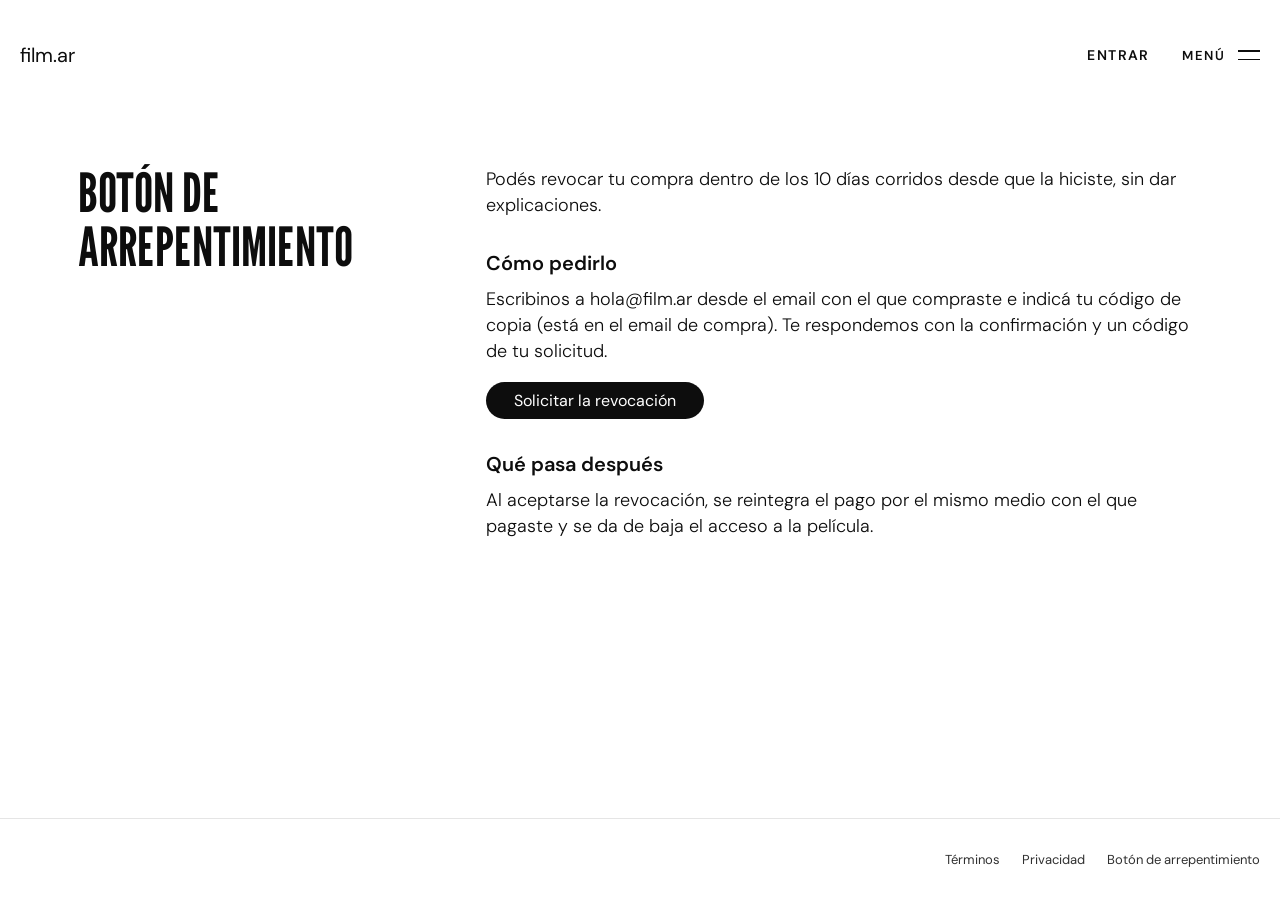
==== commit a52f2d6c: "Free short on the landing, new about text, legal pages filled in - 'Tiempo de sequía' plays in a You" ====
--- a/aws/site/arrepentimiento.html
+++ b/aws/site/arrepentimiento.html
@@ -43,8 +43,7 @@
                     <h1 class="about__title">Botón de arrepentimiento</h1>
                 </div>
                 <div class="about__col about__col--right">
-                    <p class="text-page__note">Texto de ejemplo. Las condiciones de la revocación las define el titular del sitio con un profesional. Pendiente: un formulario que entregue un código de solicitud, en lugar del email.</p>
-                    <p class="about__text">Podés revocar tu compra dentro de los [PLAZO] días corridos desde que la hiciste, sin dar explicaciones. [CONDICIONES]</p>
+                    <p class="about__text">Podés revocar tu compra dentro de los 10 días corridos desde que la hiciste, sin dar explicaciones.</p>
                     <h2 class="text-page__heading">Cómo pedirlo</h2>
                     <p class="about__text">Escribinos a hola@film.ar desde el email con el que compraste e indicá tu código de copia (está en el email de compra). Te respondemos con la confirmación y un código de tu solicitud.</p>
                     <a href="mailto:hola@film.ar?subject=Bot%C3%B3n%20de%20arrepentimiento" class="button button--black text-page__button">Solicitar la revocación</a>
--- a/aws/site/styles.css
+++ b/aws/site/styles.css
@@ -19,7 +19,7 @@
 
 .container { width: 100%; max-width: 1440px; margin: 0 auto; }
 .container-sm { width: 100%; max-width: 1165px; margin: 0 auto; padding: 0 20px; }
-body { display: flex; flex-direction: column; min-height: 100vh; min-height: 100dvh; }
+body { display: flex; flex-direction: column; min-height: 100vh; min-height: 100dvh; position: relative; }
 body > main { flex: 1 0 auto; }
 body.page--light { background: #fff; color: var(--color-text-black); }
 body.page--dark { background: #101010; }
@@ -104,6 +104,16 @@
 .footer__social-container { display: flex; align-items: center; gap: 20px; }
 .footer__social-container a { display: flex; opacity: .85; transition: opacity .2s; }
 .footer__social-container a:hover { opacity: 1; }
+.footer__short { display: inline-flex; align-items: center; gap: 10px; font: 500 14px var(--font-dmsans); letter-spacing: .02em; opacity: .85; transition: opacity .2s; }
+.footer__short:hover { opacity: 1; }
+.footer__short em { font-style: normal; font-weight: 700; }
+.footer__short-play { width: 26px; height: 26px; border: 1.5px solid currentColor; border-radius: 50%; position: relative; flex: none; }
+.footer__short-play::after { content: ""; position: absolute; top: 50%; left: 55%; transform: translate(-50%, -50%); border-style: solid; border-width: 5px 0 5px 8px; border-color: transparent transparent transparent currentColor; }
+.video-dialog { width: min(1100px, 92vw, calc((100dvh - 120px) * 16 / 9)); max-width: none; height: fit-content; margin: auto; padding: 0; border: 0; background: transparent; overflow: visible; }
+.video-dialog::backdrop { background: #000d; backdrop-filter: blur(4px); }
+.video-dialog__frame { aspect-ratio: 16 / 9; background: #000; }
+.video-dialog__frame iframe { display: block; width: 100%; height: 100%; border: 0; }
+.video-dialog__close { position: absolute; right: 0; bottom: calc(100% + 12px); font: 600 13px var(--font-dmsans); letter-spacing: .14em; text-transform: uppercase; color: #fff; }
 .footer__legal { margin-left: auto; display: flex; flex-wrap: wrap; gap: 8px 22px; font: 400 13px var(--font-dmsans); }
 .footer__legal a { opacity: .85; }
 .footer__legal a:hover { opacity: 1; text-decoration: underline; }
